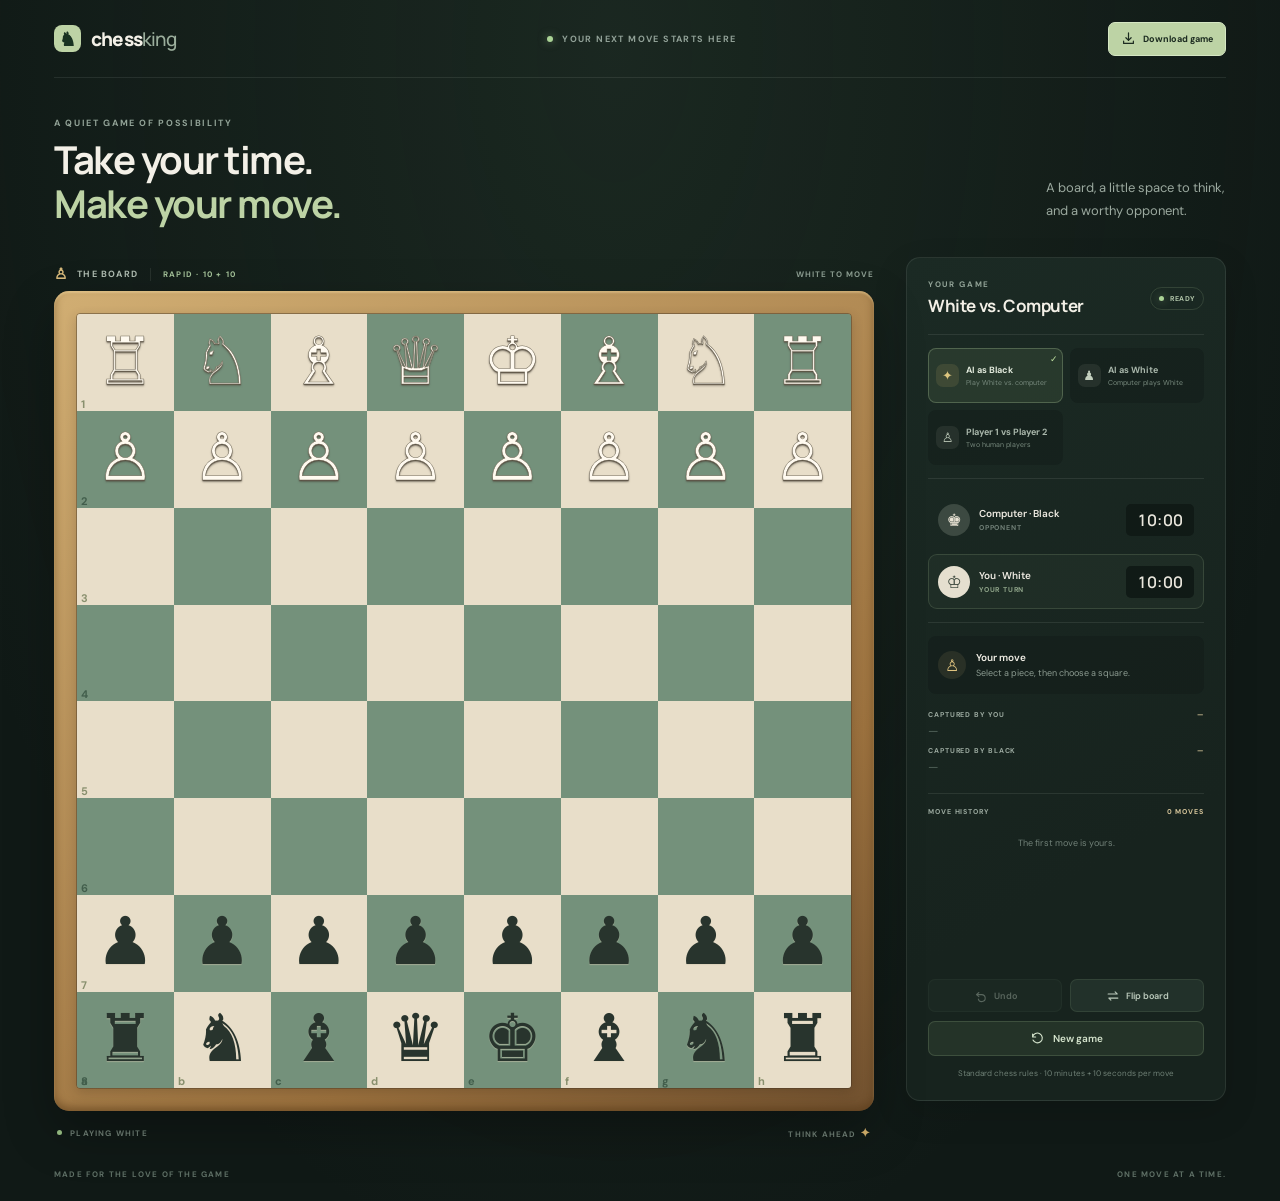
==== index.html @ 6ccfae3d "Add Chess King website icon Co-authored-by: Copilot App <223556219+Copilot@users.noreply.github.com>" ====
<!doctype html>
<html lang="en">
  <head>
    <meta charset="utf-8">
    <meta name="viewport" content="width=device-width, initial-scale=1">
    <meta name="theme-color" content="#101916">
    <meta name="description" content="A thoughtful, browser-based game of chess.">
    <title>Chess King — Browser Chess</title>
    <link rel="icon" type="image/png" href="chess-king-icon.png">
    <link rel="apple-touch-icon" href="chess-king-icon.png">
    <link rel="preconnect" href="https://fonts.googleapis.com">
    <link rel="preconnect" href="https://fonts.gstatic.com" crossorigin>
    <link href="https://fonts.googleapis.com/css2?family=DM+Sans:wght@400;500;600;700&family=Manrope:wght@400;500;600;700;800&display=swap" rel="stylesheet">
    <link rel="stylesheet" href="styles.css">
  </head>
  <body>
    <div class="page-shell">
      <header class="topbar">
        <a class="brand" href="#" aria-label="Chess King home">
          <span class="brand-mark" aria-hidden="true">♞</span>
          <span>chess<span class="brand-light">king</span></span>
        </a>
        <div class="topbar-note"><span class="online-dot"></span> YOUR NEXT MOVE STARTS HERE</div>
        <a class="download-button" href="Chess-King.zip" download aria-label="Download Chess King for your computer">
          <svg viewBox="0 0 20 20" aria-hidden="true"><path d="M10 2.5v10m0 0 3.5-3.5M10 12.5 6.5 9M3.5 13.5v3h13v-3"/></svg>
          <span>Download game</span>
        </a>
      </header>

      <main>
        <section class="intro">
          <div>
            <p class="eyebrow">A QUIET GAME OF POSSIBILITY</p>
            <h1>Take your time.<br><span>Make your move.</span></h1>
          </div>
          <p class="intro-copy">A board, a little space to think,<br class="desktop-break"> and a worthy opponent.</p>
        </section>

        <section class="game-layout" aria-label="Chess game">
          <div class="board-column">
            <div class="board-topline">
              <div class="table-label"><span class="table-icon">♙</span><span>THE BOARD</span><span class="label-divider"></span><span class="live-label">RAPID · 10 + 10</span></div>
              <div class="round-number" id="game-status-label">WHITE TO MOVE</div>
            </div>
            <div class="board-frame">
              <div class="chess-board" id="chess-board" role="grid" aria-label="Chess board"></div>
            </div>
            <div class="board-footer">
              <span><span class="footer-dot"></span> <span id="board-side-label">PLAYING WHITE</span></span>
              <span>THINK AHEAD <span class="footer-spark">✦</span></span>
            </div>
          </div>

          <aside class="game-panel" aria-label="Game information">
            <div class="panel-heading">
              <div><p class="eyebrow">YOUR GAME</p><h2 id="match-title">White vs. Computer</h2></div>
              <span class="match-badge"><span></span><span id="match-state">READY</span></span>
            </div>

            <div class="mode-picker" aria-label="Choose an opponent">
              <button class="mode-button" id="mode-computer-black" type="button" aria-pressed="true">
                <span class="mode-icon" aria-hidden="true">✦</span>
                <span><strong>AI as Black</strong><small>Play White vs. computer</small></span>
                <span class="mode-check" aria-hidden="true">✓</span>
              </button>
              <button class="mode-button" id="mode-computer-white" type="button" aria-pressed="false">
                <span class="mode-icon local-icon" aria-hidden="true">♟</span>
                <span><strong>AI as White</strong><small>Computer plays White</small></span>
                <span class="mode-check" aria-hidden="true">✓</span>
              </button>
              <button class="mode-button" id="mode-local" type="button" aria-pressed="false">
                <span class="mode-icon local-icon" aria-hidden="true">♙</span>
                <span><strong>Player 1 vs Player 2</strong><small>Two human players</small></span>
                <span class="mode-check" aria-hidden="true">✓</span>
              </button>
            </div>

            <div class="players">
              <div class="player-card" id="player-black">
                <div class="player-avatar avatar-black">♚</div>
                <div class="player-info"><span class="player-name">Black</span><span class="player-turn" id="black-turn">OPPONENT</span></div>
                <strong class="clock" id="black-clock" aria-label="Black clock">10:00</strong>
              </div>
              <div class="player-card active-player" id="player-white">
                <div class="player-avatar avatar-white">♔</div>
                <div class="player-info"><span class="player-name">You · White</span><span class="player-turn" id="white-turn">YOUR TURN</span></div>
                <strong class="clock" id="white-clock" aria-label="White clock">10:00</strong>
              </div>
            </div>

            <div class="turn-card" aria-live="polite">
              <span class="turn-icon" id="turn-icon">♙</span>
              <div><strong id="turn-title">Your move</strong><span id="turn-message">Select a piece, then choose where it goes.</span></div>
            </div>

            <div class="captured-section">
              <div class="section-label"><span>CAPTURED BY YOU</span><span id="white-material">—</span></div>
              <div class="captured-pieces" id="white-captures" aria-label="Pieces captured by White"></div>
              <div class="section-label captured-label"><span>CAPTURED BY BLACK</span><span id="black-material">—</span></div>
              <div class="captured-pieces" id="black-captures" aria-label="Pieces captured by Black"></div>
            </div>

            <div class="moves-section">
              <div class="section-label"><span>MOVE HISTORY</span><span id="move-count">0 MOVES</span></div>
              <div class="move-list" id="move-list" aria-live="polite"><p class="empty-moves">The first move is yours.</p></div>
            </div>

            <div class="game-controls">
              <button class="secondary-button" id="undo-button" type="button" disabled aria-label="Undo last turn">
                <svg viewBox="0 0 20 20" aria-hidden="true"><path d="M7 5 3.5 8 7 11M4 8h7a5 5 0 1 1-4.8 6.4"/></svg>
                Undo
              </button>
              <button class="secondary-button" id="flip-button" type="button" aria-label="Flip board">
                <svg viewBox="0 0 20 20" aria-hidden="true"><path d="M3 7h13l-3-3m4 9H4l3 3"/></svg>
                Flip board
              </button>
            </div>
            <button class="reset-button" id="reset-button" type="button">
              <svg viewBox="0 0 20 20" aria-hidden="true"><path d="M3.5 8A6.5 6.5 0 1 1 4 12m-.5-8v4h4"/></svg>
              New game
            </button>
            <p class="game-note">Standard chess rules · 10 minutes + 10 seconds per move</p>
          </aside>
        </section>
      </main>

      <footer class="site-footer"><span>MADE FOR THE LOVE OF THE GAME</span><span>ONE MOVE AT A TIME.</span></footer>
    </div>

    <div class="winner-banner" id="winner-banner" aria-live="polite" aria-atomic="true">
      <div class="winner-content">
        <span class="winner-tag">Victory</span>
        <strong id="winner-message">White wins</strong>
      </div>
    </div>
    <dialog class="promotion-dialog" id="promotion-dialog" aria-labelledby="promotion-title">
      <p class="eyebrow">A PAWN HAS REACHED THE END</p>
      <h2 id="promotion-title">Choose a promotion</h2>
      <div class="promotion-options" id="promotion-options"></div>
    </dialog>
    <script src="chess.js"></script>
    <script src="game.js"></script>
  </body>
</html>
---- styles.css ----
:root {
  color-scheme: dark;
  --page: #101916;
  --panel: #192521;
  --ink: #f3f0e7;
  --muted: #91a198;
  --green: #bdd3a5;
  --gold: #d9bb7c;
  --line: rgba(230, 239, 226, .09);
  --light-square: #e8dec9;
  --dark-square: #74917b;
  font-family: "DM Sans", sans-serif;
  background: var(--page);
  color: var(--ink);
}

* { box-sizing: border-box; }
body {
  min-width: 320px;
  margin: 0;
  background: radial-gradient(ellipse at 48% 4%, rgba(67, 98, 74, .2), transparent 45rem), var(--page);
}
button { font: inherit; }
button:focus-visible, a:focus-visible { outline: 2px solid #e9ce8e; outline-offset: 3px; }
.page-shell { max-width: 1440px; padding: 0 54px; margin: 0 auto; }
.topbar { height: 78px; display: flex; align-items: center; justify-content: space-between; border-bottom: 1px solid var(--line); }
.brand { display: inline-flex; align-items: center; gap: 10px; color: var(--ink); text-decoration: none; font: 800 19px Manrope, sans-serif; letter-spacing: -.8px; }
.brand-light { color: #9bae9c; font-weight: 500; }
.brand-mark { width: 27px; height: 27px; display: grid; place-items: center; color: #193322; background: var(--green); border-radius: 8px; font-size: 19px; }
.topbar-note { color: #91a197; font-size: 9px; font-weight: 700; letter-spacing: 1.4px; display: flex; align-items: center; gap: 9px; }
.online-dot,.match-badge > span:first-child { width: 6px; height: 6px; display: inline-block; border-radius: 50%; background: #abd396; box-shadow: 0 0 9px #abd39680; }
.download-button { display: inline-flex; align-items: center; justify-content: center; gap: 7px; min-height: 34px; padding: 0 12px; color: #1c2b20; background: var(--green); border: 1px solid #d5e6c3; border-radius: 7px; text-decoration: none; font-size: 9px; font-weight: 700; transition: background .15s, transform .15s; }
.download-button:hover { background: #d0e3b8; }
.download-button:active { transform: scale(.98); }
.download-button svg { width: 15px; height: 15px; fill: none; stroke: currentColor; stroke-width: 1.6; stroke-linecap: round; stroke-linejoin: round; }
.intro { display: flex; justify-content: space-between; align-items: end; padding: 39px 0 31px; }
.eyebrow { margin: 0 0 9px; color: #92a397; font-size: 9px; font-weight: 700; letter-spacing: 1.65px; }
h1,h2,p { margin-top: 0; }
h1 { margin: 0; font: 700 clamp(29px, 3vw, 40px)/1.15 Manrope, sans-serif; letter-spacing: -1.5px; }
h1 span { color: var(--green); }
.intro-copy { margin: 0 2px 4px 20px; color: #9ba99f; font-size: 13px; line-height: 1.75; }
.game-layout { display: grid; grid-template-columns: minmax(0, 1fr) 310px; gap: 28px; align-items: start; }
.board-column { min-width: 0; }
.board-topline,.board-footer { display: flex; align-items: center; justify-content: space-between; }
.board-topline { height: 34px; }
.table-label { display: flex; align-items: center; gap: 9px; color: #aebbb0; font-size: 9px; font-weight: 700; letter-spacing: 1.2px; }
.table-icon { color: var(--gold); font-size: 15px; }
.label-divider { height: 13px; width: 1px; background: var(--line); margin: 0 3px; }
.live-label { color: #a5c39a; font-size: 8px; letter-spacing: 1.2px; }
.round-number { color: #8c9d91; font-size: 8px; font-weight: 700; letter-spacing: 1px; }
.board-frame { position: relative; width: 100%; aspect-ratio: 1; padding: clamp(13px, 2vw, 22px); border-radius: 15px; background: linear-gradient(145deg, #d1ae73, #9b713e 72%, #71512f); box-shadow: 0 20px 50px #0004, inset 0 2px 2px #ffe5aa66, inset 0 -4px 8px #54361588; }
.chess-board { width: 100%; height: 100%; display: grid; grid-template: repeat(8, 1fr) / repeat(8, 1fr); overflow: hidden; border: 1px solid #37291d70; border-radius: 4px; box-shadow: 0 4px 12px #34241433; }
.square { position: relative; display: grid; place-items: center; min-width: 0; min-height: 0; padding: 0; border: 0; cursor: pointer; -webkit-tap-highlight-color: transparent; }
.square.light { background: var(--light-square); }
.square.dark { background: var(--dark-square); }
.square.last-move.light { background: #c5c98d; }
.square.last-move.dark { background: #96a76e; }
.square.selected { background: #bdc86c; }
.square.in-check { background: #c67866; }
.square:focus-visible { z-index: 1; outline: 3px solid #e7bd5e; outline-offset: -3px; }
.piece-glyph { position: relative; z-index: 1; display: block; font-family: "DejaVu Sans", "Segoe UI Symbol", serif; font-size: clamp(29px, 6.5vw, 66px); line-height: 1; transform: translateY(-2%); user-select: none; pointer-events: none; }
.piece-glyph.white-piece { color: #fffaf0; text-shadow: 0 1px 1px #51483b, 0 2px 2px #4b463c88; -webkit-text-stroke: .5px #736b5a; }
.piece-glyph.black-piece { color: #28342d; text-shadow: 0 1px 1px #e0d4ba70; }
.legal-dot { position: absolute; width: 24%; height: 24%; border-radius: 50%; background: #263b3180; pointer-events: none; }
.square:has(.piece-glyph) .legal-dot { width: 88%; height: 88%; background: transparent; border: 5px solid #243b3190; }
.coordinate { position: absolute; z-index: 2; left: 4px; bottom: 1px; color: #425e4c; font-size: clamp(8px, 1.05vw, 11px); font-weight: 700; line-height: 1; pointer-events: none; }
.square.light .coordinate { color: #89906e; }
.board-footer { color: #718177; font-size: 8px; font-weight: 700; letter-spacing: 1.2px; padding: 14px 3px 0; }
.footer-dot { width: 5px; height: 5px; display: inline-block; vertical-align: 1px; background: #9bc286; border-radius: 50%; margin-right: 5px; }
.footer-spark { color: #d8b56e; font-size: 12px; }
.game-panel { padding: 21px; background: linear-gradient(150deg, #1b2a24, #17231e 70%); border: 1px solid var(--line); border-radius: 14px; box-shadow: 0 12px 34px #0002; }
.panel-heading { display: flex; justify-content: space-between; align-items: center; padding-bottom: 17px; border-bottom: 1px solid var(--line); }
.panel-heading .eyebrow { margin-bottom: 5px; font-size: 8px; }
h2 { font: 700 17px Manrope,sans-serif; letter-spacing: -.4px; margin: 0; }
.match-badge { display: flex; align-items: center; gap: 6px; padding: 6px 8px; border: 1px solid #a6c6952c; border-radius: 20px; color: #b2c6aa; font-size: 7px; font-weight: 700; letter-spacing: .6px; }
.match-badge > span:first-child { width: 5px; height: 5px; }
.mode-picker { display: grid; grid-template-columns: 1fr 1fr; gap: 7px; padding: 13px 0; border-bottom: 1px solid var(--line); }
.mode-button { position: relative; display: flex; align-items: center; gap: 7px; min-width: 0; min-height: 55px; padding: 8px 7px; color: #a9b7ab; background: #101b1770; border: 1px solid transparent; border-radius: 8px; text-align: left; cursor: pointer; transition: background .15s,border-color .15s,color .15s; }
.mode-button:hover { background: #25362d; }
.mode-button.active-mode { color: #e2eadc; background: #8daf7620; border-color: #b9d6a346; }
.mode-button > span:nth-child(2) { display: grid; gap: 3px; min-width: 0; padding-right: 5px; }
.mode-button strong { font-size: 9px; font-weight: 700; white-space: nowrap; }
.mode-button small { color: #788a7e; font-size: 7px; line-height: 1.25; }
.mode-icon { width: 23px; height: 23px; flex: 0 0 23px; display: grid; place-items: center; color: #ddc57f; background: #d8bd7120; border-radius: 7px; font-size: 13px; }
.mode-icon.local-icon { color: #c4d0bf; background: #c4d0bf17; font-family: "DejaVu Sans",serif; }
.mode-check { position: absolute; top: 4px; right: 4px; display: none; color: #bddd9e; font-size: 9px; }
.active-mode .mode-check { display: block; }
.winner-banner { position: fixed; left: 50%; top: 50%; transform: translate(-50%, -50%) scale(.98); opacity: 0; pointer-events: none; z-index: 80; transition: opacity .25s ease, transform .25s ease; }
.winner-banner.visible { opacity: 1; transform: translate(-50%, -50%) scale(1); }
.winner-content {
  position: relative; display: grid; place-items: center; gap: 10px; min-width: 220px; padding: 22px 28px; border-radius: 18px; background: linear-gradient(135deg, rgba(24,42,35,.96), rgba(23,33,29,.9)); border: 1px solid rgba(214, 198, 140, .45); box-shadow: 0 30px 80px rgba(0,0,0,.35), 0 0 30px rgba(201, 178, 110, .25); overflow: hidden;
}
.winner-tag { display: inline-block; font-size: 9px; letter-spacing: 1.4px; color: #d5c17a; text-transform: uppercase; }
#winner-message { font-size: clamp(28px, 4vw, 42px); color: #f0ebdf; letter-spacing: -.06em; }
.winner-banner.visible .winner-content::before,
.winner-banner.visible .winner-content::after { content: ""; position: absolute; inset: -20% -10%; background: radial-gradient(circle at 20% 15%, rgba(222,184,97,.4), transparent 12%), radial-gradient(circle at 80% 25%, rgba(130,177,116,.35), transparent 12%), radial-gradient(circle at 50% 80%, rgba(243,223,146,.18), transparent 10%); animation: sparkle .9s ease-in-out infinite alternate; }
.winner-banner.visible .winner-content::after { animation-delay: .2s; }
@keyframes sparkle { 0% { transform: scale(.95) translateY(0); opacity: .4; } 100% { transform: scale(1.08) translateY(-2px); opacity: 1; } }
.players { display: grid; gap: 7px; padding: 13px 0; border-bottom: 1px solid var(--line); }
.player-card { min-height: 55px; display: flex; align-items: center; gap: 9px; padding: 8px 9px; border: 1px solid transparent; border-radius: 9px; }
.active-player { border-color: #b9d6a328; background: #afcd9b0b; }
.player-avatar { width: 32px; height: 32px; display: grid; place-items: center; border-radius: 50%; font: 700 17px "DejaVu Sans", serif; }
.avatar-white { background: #e5dfcf; color: #354237; }
.avatar-black { background: #3c4941; color: #e9e3d4; }
.player-info { display: grid; gap: 3px; }
.player-name { color: #eeeae1; font-size: 10px; font-weight: 600; }
.player-turn { color: #8fa489; font-size: 7px; font-weight: 700; letter-spacing: .8px; }
#black-turn { color: #718078; }
.clock { margin-left: auto; min-width: 68px; padding: 5px 7px; color: #eae7dd; background: #101a16; border-radius: 5px; text-align: center; font: 600 16px Manrope,sans-serif; letter-spacing: .4px; font-variant-numeric: tabular-nums; }
.clock.active-clock { color: #f1d493; background: #392f1e; }
.clock.low-time { color: #f08f7e; background: #3b2522; }
.turn-card { min-height: 58px; display: flex; gap: 10px; align-items: center; margin: 13px 0 16px; padding: 10px; background: #101b1770; border-radius: 8px; }
.turn-icon { width: 28px; height: 28px; display: grid; place-items: center; border-radius: 50%; background: #d5bd7d1b; color: #dfc37f; font-size: 16px; }
.turn-card div { display: grid; gap: 3px; }
.turn-card strong { font-size: 10px; font-weight: 600; }
.turn-card div span { color: #8c9b91; font-size: 9px; line-height: 1.4; }
.captured-section { padding: 0 0 14px; border-bottom: 1px solid var(--line); }
.section-label { display: flex; justify-content: space-between; color: #9caaa0; font-size: 7px; font-weight: 700; letter-spacing: .9px; }
.section-label span:last-child { color: #d7c69b; }
.captured-pieces { min-height: 24px; display: flex; align-items: center; gap: 1px; padding: 3px 0 4px; color: #eee9dc; font: 19px/1 "DejaVu Sans", "Segoe UI Symbol", serif; }
.captured-label { padding-top: 3px; }
.captured-pieces:empty::after { content: "—"; color: #54655b; font: 12px "DM Sans", sans-serif; }
.moves-section { padding-top: 13px; }
.move-list { height: 142px; margin-top: 8px; overflow: auto; scrollbar-color: #46574d transparent; scrollbar-width: thin; }
.move-row { min-height: 25px; display: grid; grid-template-columns: 31px 1fr 1fr; align-items: center; color: #d6ded3; font-size: 9px; }
.move-row:nth-child(odd) { background: #ffffff05; }
.move-number { padding-left: 7px; color: #718178; font-size: 8px; }
.move-entry { padding: 4px 6px; }
.move-entry.latest { color: #e8cc87; }
.empty-moves { margin: 13px 0; color: #718178; font-size: 9px; text-align: center; }
.game-controls { display: grid; grid-template-columns: 1fr 1fr; gap: 8px; margin-top: 13px; }
.secondary-button { display: flex; align-items: center; justify-content: center; gap: 6px; min-height: 33px; padding: 6px 8px; color: #bdcbbd; background: #22312a; border: 1px solid #9dbb8d20; border-radius: 7px; font-size: 9px; font-weight: 600; cursor: pointer; transition: background .15s,transform .15s; }
.secondary-button:hover:not(:disabled) { background: #2b3d32; }
.secondary-button:disabled { opacity: .4; cursor: not-allowed; }
.secondary-button svg { width: 14px; height: 14px; fill: none; stroke: currentColor; stroke-width: 1.5; stroke-linecap: round; stroke-linejoin: round; }
.reset-button { display: flex; align-items: center; justify-content: center; gap: 8px; width: 100%; margin: 9px 0 0; padding: 9px; color: #d6e5ce; background: #78966a24; border: 1px solid #9dbb8d35; border-radius: 7px; font-size: 10px; font-weight: 600; cursor: pointer; transition: background .15s,transform .15s; }
.reset-button:hover { background: #8eae7b39; }
.reset-button:active,.secondary-button:active:not(:disabled) { transform: scale(.985); }
.reset-button svg { width: 15px; fill: none; stroke: currentColor; stroke-width: 1.5; stroke-linecap: round; stroke-linejoin: round; }
.game-note { margin: 11px 0 0; color: #6f8076; font-size: 8px; line-height: 1.5; text-align: center; }
.site-footer { display: flex; justify-content: space-between; padding: 28px 0 22px; color: #5f7066; font-size: 8px; font-weight: 700; letter-spacing: 1.2px; }
.promotion-dialog { width: min(340px, calc(100% - 32px)); padding: 24px; color: var(--ink); background: #1b2a24; border: 1px solid #e5e5d41c; border-radius: 14px; box-shadow: 0 22px 80px #0009; }
.promotion-dialog::backdrop { background: #08100dc9; backdrop-filter: blur(3px); }
.promotion-dialog .eyebrow { font-size: 8px; }
.promotion-dialog h2 { margin-bottom: 18px; }
.promotion-options { display: grid; grid-template-columns: repeat(4, 1fr); gap: 8px; }
.promotion-options button { aspect-ratio: 1; color: #e9dfc8; background: #2a3b32; border: 1px solid #cad6bc1b; border-radius: 9px; font: 42px "DejaVu Sans", "Segoe UI Symbol", serif; cursor: pointer; }
.promotion-options button:hover { background: #405443; }
@media (min-width: 1250px) { .game-layout { grid-template-columns: minmax(0, 1fr) 320px; gap: 32px; } }
@media (max-width: 850px) {
  .page-shell { padding: 0 28px; }
  .game-layout { grid-template-columns: minmax(0, 1fr) 270px; gap: 18px; }
  .game-panel { padding: 17px; }
  .board-frame { padding: 16px; }
  .piece-glyph { font-size: clamp(27px, 6vw, 52px); }
}
@media (max-width: 680px) {
  .page-shell { padding: 0 16px; }
  .topbar { height: 64px; }
  .topbar-note { display: none; }
  .download-button { min-height: 32px; padding: 0 10px; }
  .intro { padding: 27px 0 21px; display: block; }
  h1 { font-size: 32px; }
  .intro-copy { margin: 10px 0 0; font-size: 11px; }
  .desktop-break { display: none; }
  .game-layout { display: flex; flex-direction: column; gap: 16px; }
  .board-column,.game-panel { width: 100%; }
  .board-frame { padding: 13px; border-radius: 12px; }
  .piece-glyph { font-size: clamp(31px, 10vw, 58px); }
  .coordinate { font-size: 8px; }
  .game-panel { padding: 18px; }
  .mode-picker { gap: 6px; }
  .mode-button { min-height: 52px; gap: 5px; padding: 7px 5px; }
  .mode-button strong { font-size: 8px; }
  .mode-button small { font-size: 6px; }
  .mode-icon { width: 21px; height: 21px; flex-basis: 21px; }
  .winner-content { min-width: 180px; padding: 18px 22px; }
  .players { grid-template-columns: 1fr 1fr; gap: 5px; }
  .player-card { padding: 7px; gap: 6px; }
  .player-avatar { width: 26px; height: 26px; }
  .player-name { font-size: 9px; }
  .clock { min-width: 56px; font-size: 14px; }
  .move-list { height: 112px; }
  .site-footer { font-size: 7px; letter-spacing: .7px; }
}
@media (max-width: 380px) {
  .page-shell { padding: 0 12px; }
  .download-button { gap: 5px; padding: 0 8px; font-size: 8px; }
  .board-frame { padding: 10px; }
  .game-panel { padding: 14px; }
  .player-card { padding: 5px; gap: 5px; }
  .clock { min-width: 49px; padding: 5px 4px; font-size: 12px; }
  .site-footer { gap: 12px; }
  .site-footer span:last-child { text-align: right; }
}
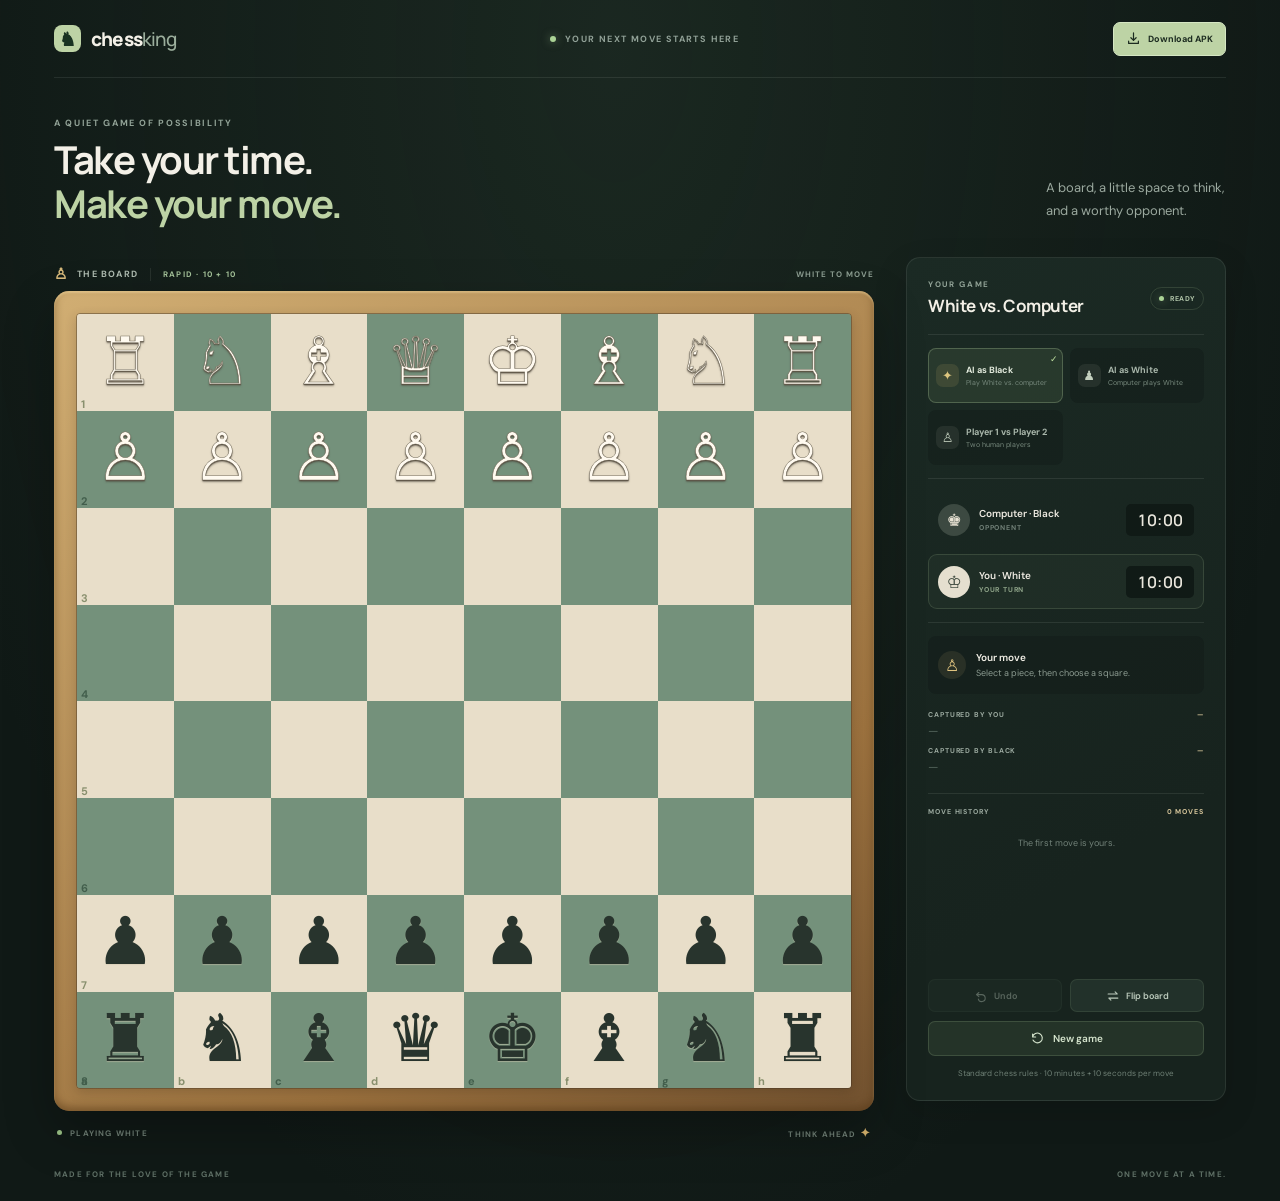
==== commit c8fe053f: "Build downloadable Chess King Android APK Co-authored-by: Copilot App <223556219+Copilot@users.norep" ====
--- a/index.html
+++ b/index.html
@@ -21,9 +21,9 @@
           <span>chess<span class="brand-light">king</span></span>
         </a>
         <div class="topbar-note"><span class="online-dot"></span> YOUR NEXT MOVE STARTS HERE</div>
-        <a class="download-button" href="Chess-King.zip" download aria-label="Download Chess King for your computer">
+        <a class="download-button" href="https://github.com/brahmadevamtreeplantation/square-one-chess/releases/latest/download/Chess-King.apk" aria-label="Download the Chess King Android app">
           <svg viewBox="0 0 20 20" aria-hidden="true"><path d="M10 2.5v10m0 0 3.5-3.5M10 12.5 6.5 9M3.5 13.5v3h13v-3"/></svg>
-          <span>Download game</span>
+          <span>Download APK</span>
         </a>
       </header>
 
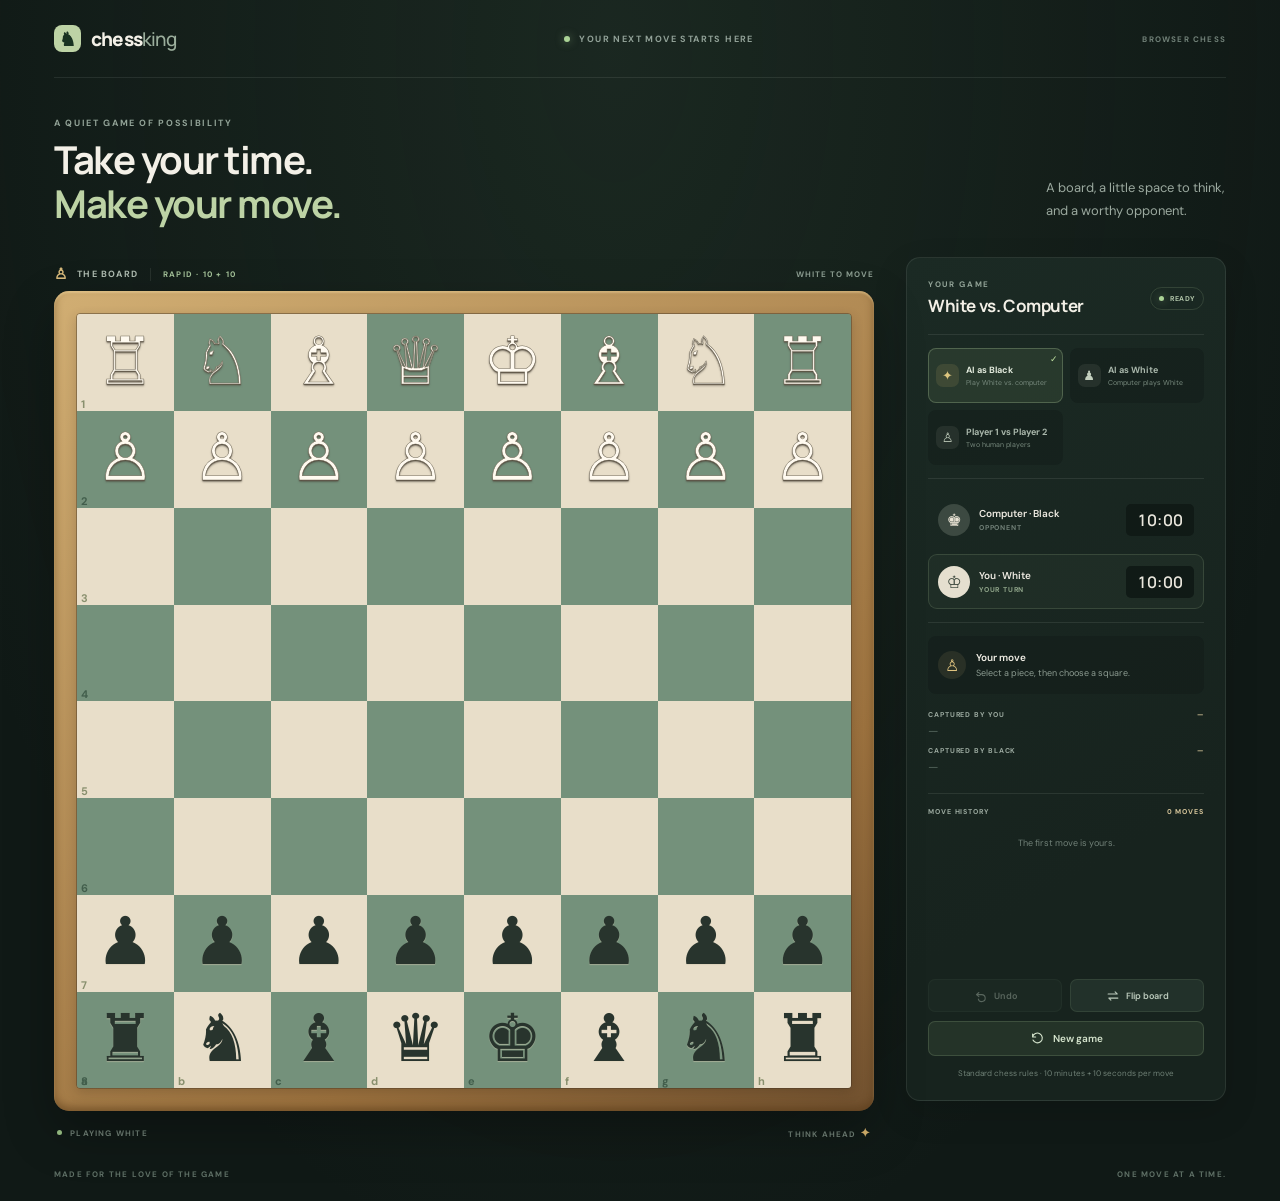
==== commit 7946b698: "Remove website APK download button Co-authored-by: Copilot App <223556219+Copilot@users.noreply.gith" ====
--- a/index.html
+++ b/index.html
@@ -21,10 +21,7 @@
           <span>chess<span class="brand-light">king</span></span>
         </a>
         <div class="topbar-note"><span class="online-dot"></span> YOUR NEXT MOVE STARTS HERE</div>
-        <a class="download-button" href="https://github.com/brahmadevamtreeplantation/square-one-chess/releases/latest/download/Chess-King.apk" aria-label="Download the Chess King Android app">
-          <svg viewBox="0 0 20 20" aria-hidden="true"><path d="M10 2.5v10m0 0 3.5-3.5M10 12.5 6.5 9M3.5 13.5v3h13v-3"/></svg>
-          <span>Download APK</span>
-        </a>
+        <span class="topbar-tag">BROWSER CHESS</span>
       </header>
 
       <main>
--- a/styles.css
+++ b/styles.css
@@ -29,10 +29,7 @@
 .brand-mark { width: 27px; height: 27px; display: grid; place-items: center; color: #193322; background: var(--green); border-radius: 8px; font-size: 19px; }
 .topbar-note { color: #91a197; font-size: 9px; font-weight: 700; letter-spacing: 1.4px; display: flex; align-items: center; gap: 9px; }
 .online-dot,.match-badge > span:first-child { width: 6px; height: 6px; display: inline-block; border-radius: 50%; background: #abd396; box-shadow: 0 0 9px #abd39680; }
-.download-button { display: inline-flex; align-items: center; justify-content: center; gap: 7px; min-height: 34px; padding: 0 12px; color: #1c2b20; background: var(--green); border: 1px solid #d5e6c3; border-radius: 7px; text-decoration: none; font-size: 9px; font-weight: 700; transition: background .15s, transform .15s; }
-.download-button:hover { background: #d0e3b8; }
-.download-button:active { transform: scale(.98); }
-.download-button svg { width: 15px; height: 15px; fill: none; stroke: currentColor; stroke-width: 1.6; stroke-linecap: round; stroke-linejoin: round; }
+.topbar-tag { color: #718178; font-size: 8px; font-weight: 700; letter-spacing: 1.2px; }
 .intro { display: flex; justify-content: space-between; align-items: end; padding: 39px 0 31px; }
 .eyebrow { margin: 0 0 9px; color: #92a397; font-size: 9px; font-weight: 700; letter-spacing: 1.65px; }
 h1,h2,p { margin-top: 0; }
@@ -158,7 +155,7 @@
   .page-shell { padding: 0 16px; }
   .topbar { height: 64px; }
   .topbar-note { display: none; }
-  .download-button { min-height: 32px; padding: 0 10px; }
+  .topbar-tag { font-size: 7px; }
   .intro { padding: 27px 0 21px; display: block; }
   h1 { font-size: 32px; }
   .intro-copy { margin: 10px 0 0; font-size: 11px; }
@@ -185,7 +182,7 @@
 }
 @media (max-width: 380px) {
   .page-shell { padding: 0 12px; }
-  .download-button { gap: 5px; padding: 0 8px; font-size: 8px; }
+  .topbar-tag { font-size: 6px; letter-spacing: .5px; }
   .board-frame { padding: 10px; }
   .game-panel { padding: 14px; }
   .player-card { padding: 5px; gap: 5px; }
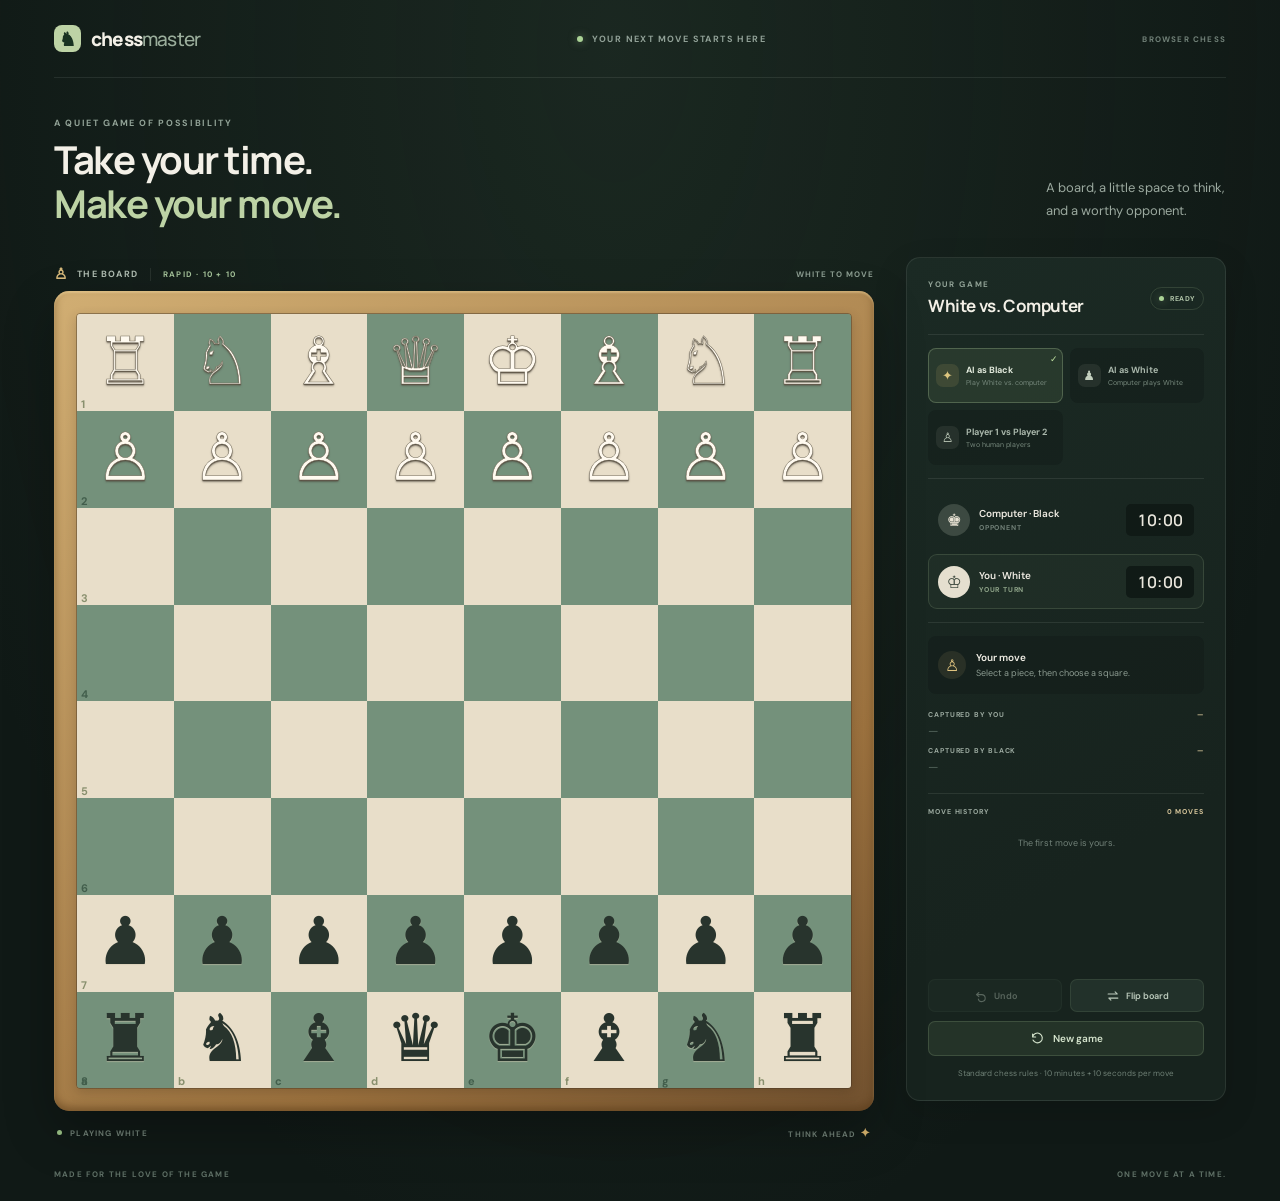
==== commit 6763a17c: "Rename website to CHESS MASTER Co-authored-by: Copilot App <223556219+Copilot@users.noreply.github.c" ====
--- a/index.html
+++ b/index.html
@@ -5,7 +5,15 @@
     <meta name="viewport" content="width=device-width, initial-scale=1">
     <meta name="theme-color" content="#101916">
     <meta name="description" content="A thoughtful, browser-based game of chess.">
-    <title>Chess King — Browser Chess</title>
+    <meta name="robots" content="index, follow">
+    <meta name="google-site-verification" content="cN6HewgswA2V2rQu4M5srKiOCJj8f_nQY2CKihHZ4QM">
+    <title>CHESS MASTER — Browser Chess</title>
+    <link rel="canonical" href="https://brahmadevamtreeplantation.github.io/brahmadevam/">
+    <meta property="og:type" content="website">
+    <meta property="og:title" content="CHESS MASTER — Browser Chess">
+    <meta property="og:description" content="Play chess online against the computer or challenge a friend. Free browser chess with legal moves and a game clock.">
+    <meta property="og:url" content="https://brahmadevamtreeplantation.github.io/brahmadevam/">
+    <meta property="og:image" content="https://brahmadevamtreeplantation.github.io/brahmadevam/chess-king-icon.png">
     <link rel="icon" type="image/png" href="chess-king-icon.png">
     <link rel="apple-touch-icon" href="chess-king-icon.png">
     <link rel="preconnect" href="https://fonts.googleapis.com">
@@ -16,9 +24,9 @@
   <body>
     <div class="page-shell">
       <header class="topbar">
-        <a class="brand" href="#" aria-label="Chess King home">
+        <a class="brand" href="#" aria-label="CHESS MASTER home">
           <span class="brand-mark" aria-hidden="true">♞</span>
-          <span>chess<span class="brand-light">king</span></span>
+          <span>chess<span class="brand-light">master</span></span>
         </a>
         <div class="topbar-note"><span class="online-dot"></span> YOUR NEXT MOVE STARTS HERE</div>
         <span class="topbar-tag">BROWSER CHESS</span>
